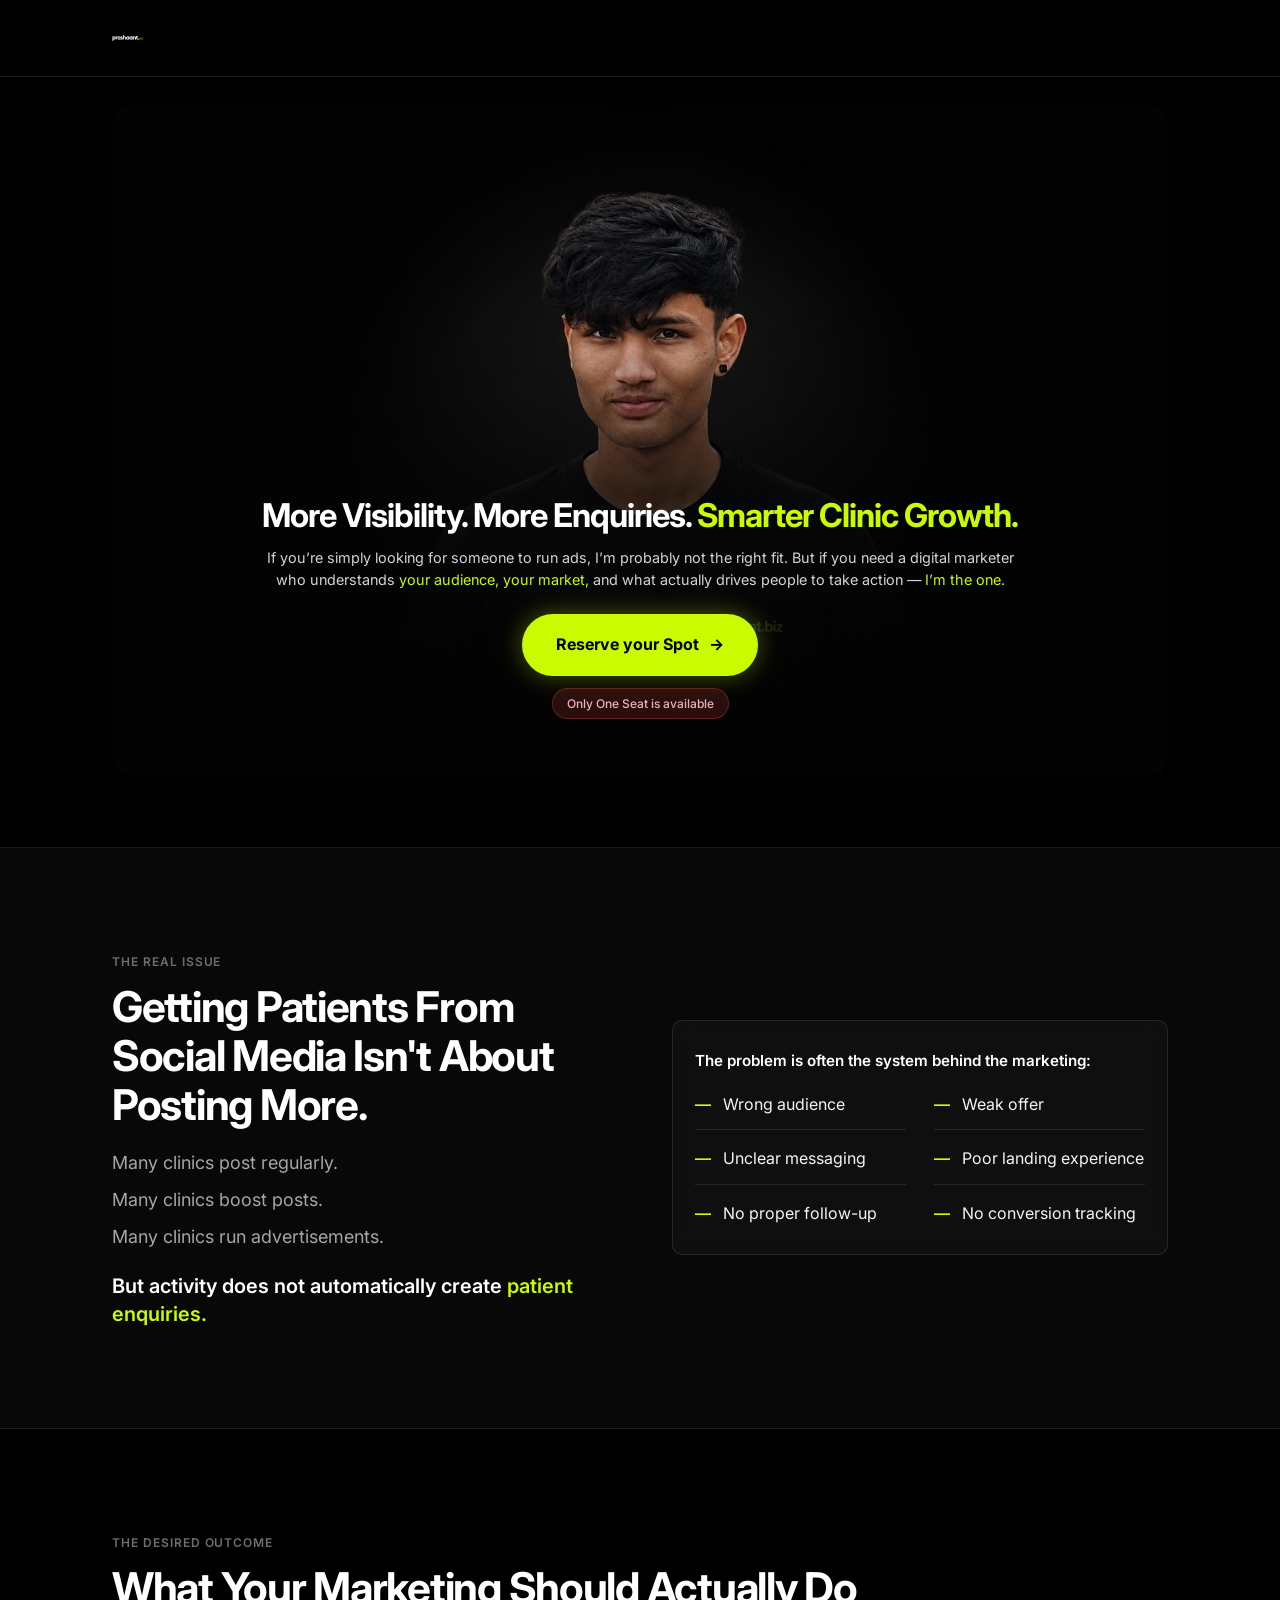
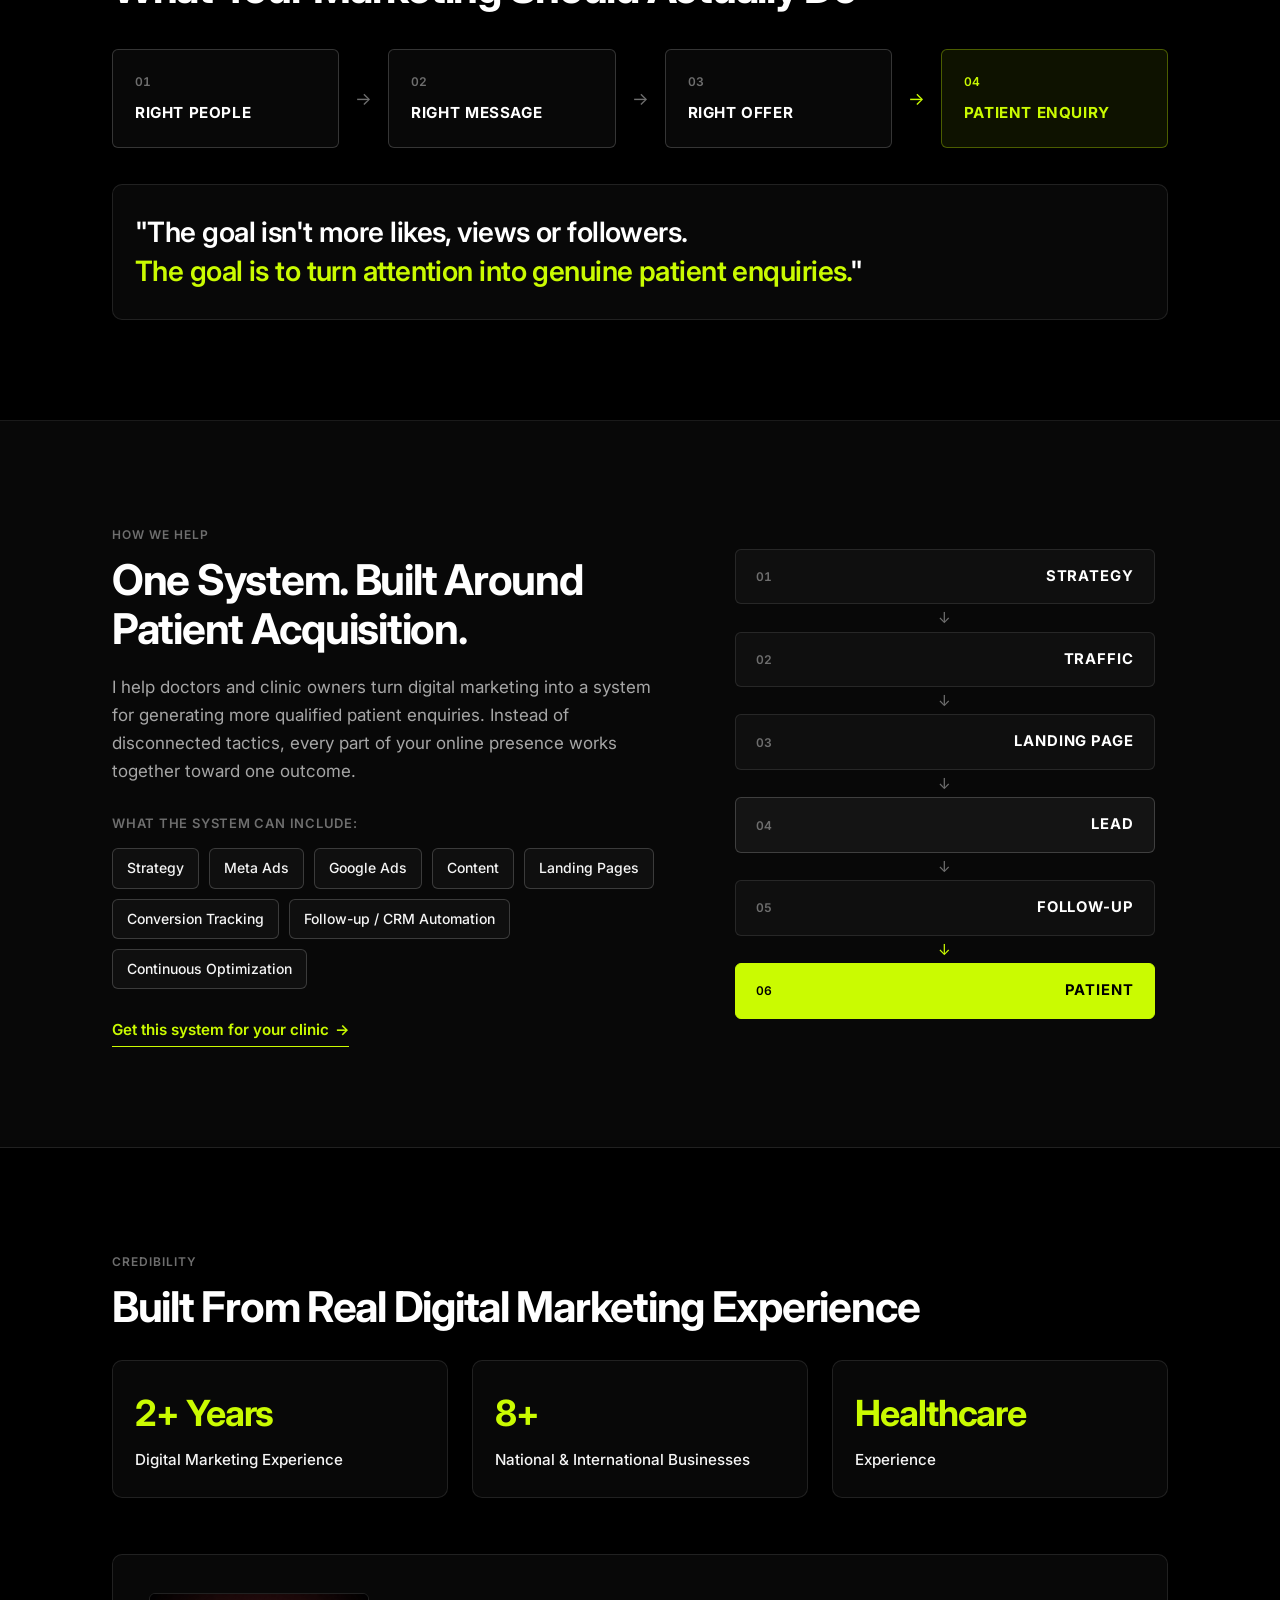
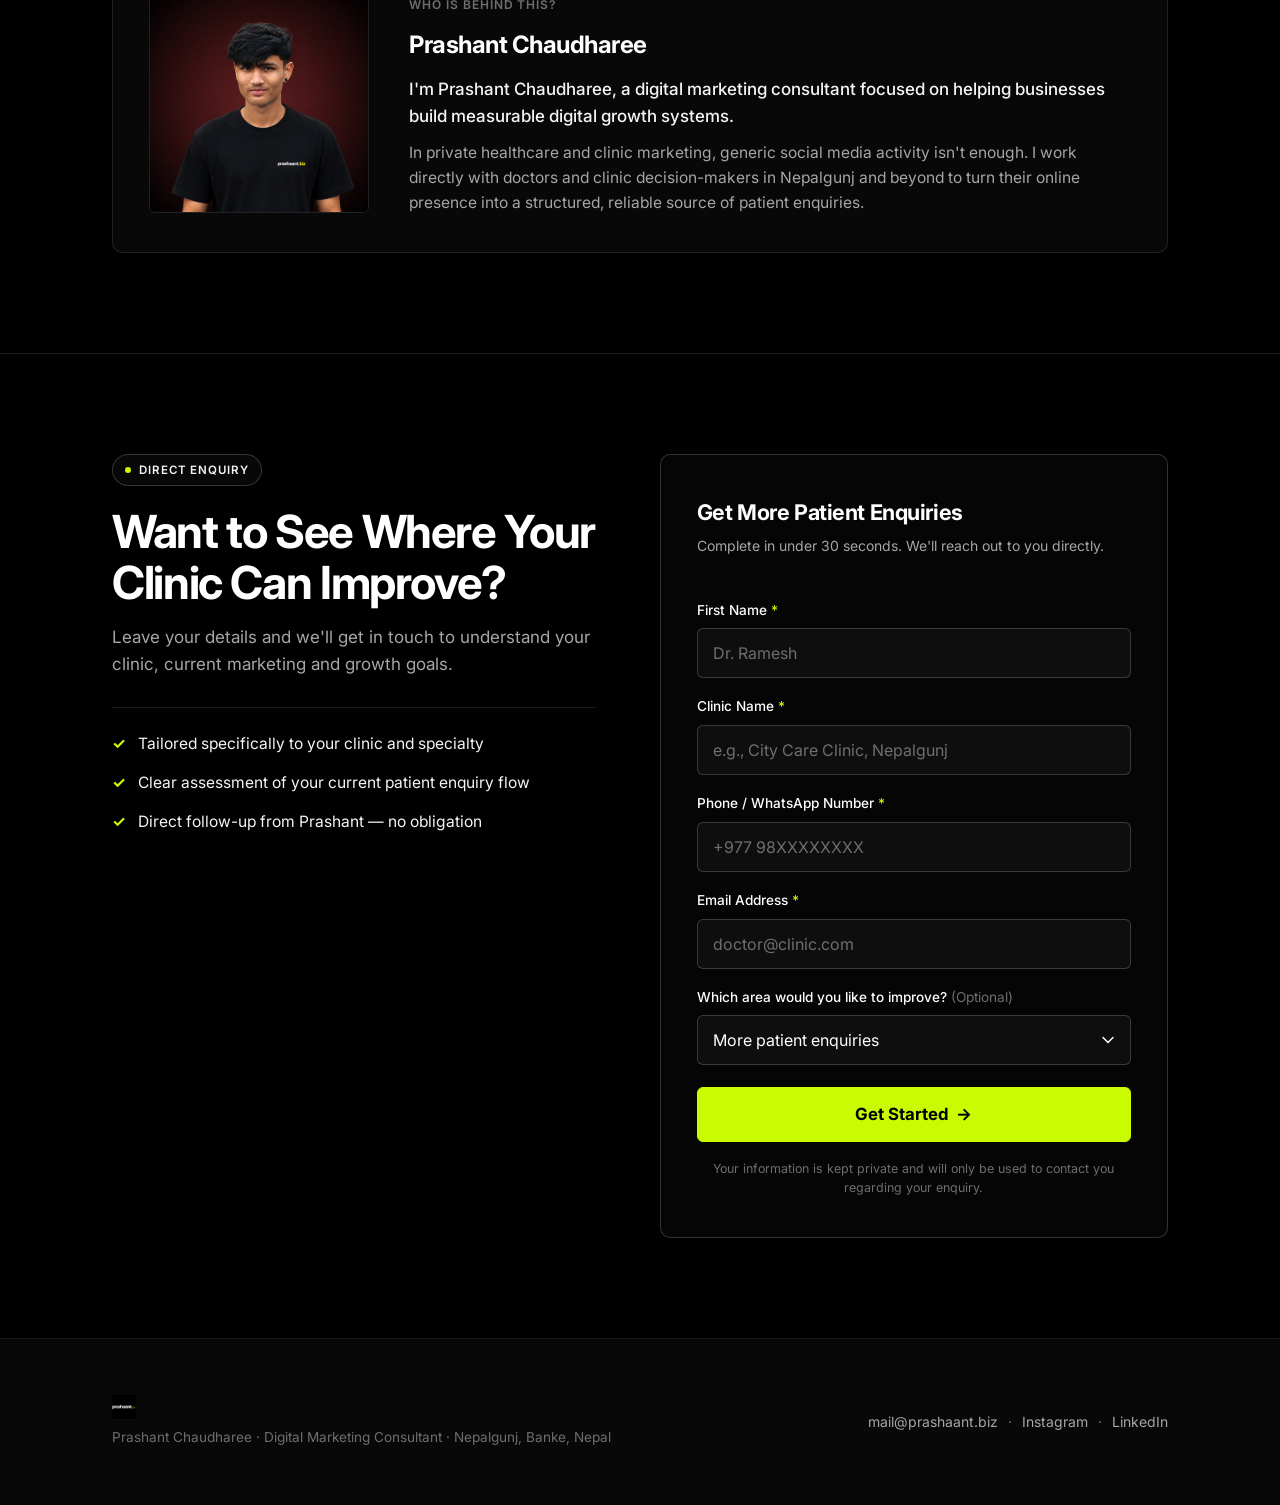
==== index.html @ 684c8a8a "First commit" ====
<!DOCTYPE html>
<html lang="en">
<head>
  <meta charset="UTF-8">
  <meta name="viewport" content="width=device-width, initial-scale=1.0">
  <title>prashaant.biz — Digital Marketing &amp; Patient Enquiry Systems for Clinics</title>
  <meta name="description" content="If you need a digital marketer who understands your audience, your market, and what actually drives people to take action — I'm the one.">
  <meta name="theme-color" content="#000000">

  <!-- Clean Sans-Serif Typography (Inter) -->
  <link rel="preconnect" href="https://fonts.googleapis.com">
  <link rel="preconnect" href="https://fonts.gstatic.com" crossorigin>
  <link href="https://fonts.googleapis.com/css2?family=Inter:wght@400;500;600;700;800&display=swap" rel="stylesheet">

  <link rel="stylesheet" href="styles.css">
</head>
<body>

  <!-- MINIMAL HEADER: ONLY LOGO -->
  <header class="site-header" id="top">
    <div class="container nav-bar">
      <a href="#top" class="brand-logo-link" aria-label="prashaant.biz">
        <img src="assets/logo.png" alt="prashaant.biz" class="brand-logo-img">
      </a>
    </div>
  </header>

  <main>
    <!-- CENTERED PORTRAIT-BACKDROP HERO SECTION -->
    <section class="hero-section">
      <div class="container hero-stage-container">
        <div class="hero-stage">
          <!-- Portrait background layer -->
          <div class="hero-portrait-backdrop" aria-hidden="true">
            <img
              src="assets/prashant-hero.jpg"
              alt="Prashant Chaudharee"
              class="hero-portrait-img"
              fetchpriority="high"
            >
          </div>

          <!-- Foreground centered typography & CTA -->
          <div class="hero-overlay-content">
            <h1 class="hero-statement">
              More Visibility. More Enquiries. <span class="text-highlight">Smarter Clinic Growth.</span>
            </h1>

            <p class="hero-subline">
              If you’re simply looking for someone to run ads, I’m probably not the right fit. But if you need a digital marketer<br>who understands <span class="text-highlight">your audience, your market,</span> and what actually drives people to take action — <span class="text-highlight">I’m the one.</span>
            </p>

            <div class="hero-cta-wrap">
              <a href="#lead-form-section" class="btn-pill-yellow">
                Reserve your Spot <span class="pill-arrow" aria-hidden="true">→</span>
              </a>
              <span class="hero-slots-badge">Only One Seat is available</span>
            </div>
          </div>
        </div>
      </div>
    </section>

    <!-- PROBLEM SECTION -->
    <section class="section problem-section">
      <div class="container problem-layout">
        <div class="problem-narrative">
          <span class="section-tag">THE REAL ISSUE</span>
          <h2 class="section-title">
            Getting Patients From Social Media Isn't About Posting More.
          </h2>
          <div class="problem-statements">
            <p>Many clinics post regularly.</p>
            <p>Many clinics boost posts.</p>
            <p>Many clinics run advertisements.</p>
            <p class="problem-emphasis">
              But activity does not automatically create <span class="text-highlight">patient enquiries.</span>
            </p>
          </div>
        </div>

        <div class="problem-diagnosis glass-surface">
          <p class="diagnosis-intro">
            The problem is often the system behind the marketing:
          </p>
          <ul class="diagnosis-list">
            <li>
              <span class="list-dash" aria-hidden="true">—</span>
              <span>Wrong audience</span>
            </li>
            <li>
              <span class="list-dash" aria-hidden="true">—</span>
              <span>Weak offer</span>
            </li>
            <li>
              <span class="list-dash" aria-hidden="true">—</span>
              <span>Unclear messaging</span>
            </li>
            <li>
              <span class="list-dash" aria-hidden="true">—</span>
              <span>Poor landing experience</span>
            </li>
            <li>
              <span class="list-dash" aria-hidden="true">—</span>
              <span>No proper follow-up</span>
            </li>
            <li>
              <span class="list-dash" aria-hidden="true">—</span>
              <span>No conversion tracking</span>
            </li>
          </ul>
        </div>
      </div>
    </section>

    <!-- DESIRED OUTCOME SECTION -->
    <section class="section outcome-section">
      <div class="container">
        <div class="outcome-header">
          <span class="section-tag">THE DESIRED OUTCOME</span>
          <h2 class="section-title">What Your Marketing Should Actually Do</h2>
        </div>

        <div class="outcome-chain" aria-label="Marketing progression from right people to patient enquiry">
          <div class="chain-step">
            <span class="chain-index">01</span>
            <span class="chain-label">RIGHT PEOPLE</span>
          </div>

          <div class="chain-connector" aria-hidden="true">→</div>

          <div class="chain-step">
            <span class="chain-index">02</span>
            <span class="chain-label">RIGHT MESSAGE</span>
          </div>

          <div class="chain-connector" aria-hidden="true">→</div>

          <div class="chain-step">
            <span class="chain-index">03</span>
            <span class="chain-label">RIGHT OFFER</span>
          </div>

          <div class="chain-connector chain-connector-accent" aria-hidden="true">→</div>

          <div class="chain-step chain-step-final">
            <span class="chain-index">04</span>
            <span class="chain-label">PATIENT ENQUIRY</span>
          </div>
        </div>

        <div class="outcome-statement-box glass-surface">
          <p class="outcome-quote">
            "The goal isn't more likes, views or followers.<br>
            <span class="text-highlight">The goal is to turn attention into genuine patient enquiries.</span>"
          </p>
        </div>
      </div>
    </section>

    <!-- SERVICE / SOLUTION SECTION -->
    <section class="section system-section" id="how-it-works">
      <div class="container system-layout">
        <div class="system-info">
          <span class="section-tag">HOW WE HELP</span>
          <h2 class="section-title">
            One System. Built Around Patient Acquisition.
          </h2>
          <p class="system-description">
            I help doctors and clinic owners turn digital marketing into a system for generating more qualified patient enquiries. Instead of disconnected tactics, every part of your online presence works together toward one outcome.
          </p>

          <div class="system-components">
            <span class="components-heading">What the system can include:</span>
            <div class="components-tags" role="list">
              <span class="component-pill" role="listitem">Strategy</span>
              <span class="component-pill" role="listitem">Meta Ads</span>
              <span class="component-pill" role="listitem">Google Ads</span>
              <span class="component-pill" role="listitem">Content</span>
              <span class="component-pill" role="listitem">Landing Pages</span>
              <span class="component-pill" role="listitem">Conversion Tracking</span>
              <span class="component-pill" role="listitem">Follow-up / CRM Automation</span>
              <span class="component-pill" role="listitem">Continuous Optimization</span>
            </div>
          </div>

          <div class="system-cta-inline">
            <a href="#lead-form-section" class="link-underlined">
              Get this system for your clinic <span aria-hidden="true">→</span>
            </a>
          </div>
        </div>

        <div class="system-pipeline-wrapper" aria-label="Patient acquisition system flow">
          <div class="pipeline-stack">
            <div class="pipeline-item">
              <span class="pipeline-num">01</span>
              <span class="pipeline-name">STRATEGY</span>
            </div>
            <div class="pipeline-arrow" aria-hidden="true">↓</div>

            <div class="pipeline-item">
              <span class="pipeline-num">02</span>
              <span class="pipeline-name">TRAFFIC</span>
            </div>
            <div class="pipeline-arrow" aria-hidden="true">↓</div>

            <div class="pipeline-item">
              <span class="pipeline-num">03</span>
              <span class="pipeline-name">LANDING PAGE</span>
            </div>
            <div class="pipeline-arrow" aria-hidden="true">↓</div>

            <div class="pipeline-item pipeline-item-highlight">
              <span class="pipeline-num">04</span>
              <span class="pipeline-name">LEAD</span>
            </div>
            <div class="pipeline-arrow" aria-hidden="true">↓</div>

            <div class="pipeline-item">
              <span class="pipeline-num">05</span>
              <span class="pipeline-name">FOLLOW-UP</span>
            </div>
            <div class="pipeline-arrow pipeline-arrow-accent" aria-hidden="true">↓</div>

            <div class="pipeline-item pipeline-item-final">
              <span class="pipeline-num">06</span>
              <span class="pipeline-name">PATIENT</span>
            </div>
          </div>
        </div>
      </div>
    </section>

    <!-- TRUST & PERSONAL BRAND SECTION -->
    <section class="section trust-section" id="why-us">
      <div class="container">
        <div class="trust-block">
          <span class="section-tag">CREDIBILITY</span>
          <h2 class="section-title">Built From Real Digital Marketing Experience</h2>

          <div class="stats-grid">
            <div class="stat-item glass-surface">
              <span class="stat-number">2+ Years</span>
              <span class="stat-label">Digital Marketing Experience</span>
            </div>

            <div class="stat-item glass-surface">
              <span class="stat-number">8+</span>
              <span class="stat-label">National &amp; International Businesses</span>
            </div>

            <div class="stat-item glass-surface">
              <span class="stat-number">Healthcare</span>
              <span class="stat-label">Experience</span>
            </div>
          </div>
        </div>

        <div class="founder-block glass-surface">
          <div class="founder-photo-wrap">
            <img
              src="assets/prashant-portrait.jpg"
              alt="Prashant Chaudharee — Digital Marketing Consultant"
              class="founder-photo"
              width="480"
              height="600"
              loading="lazy"
            >
          </div>

          <div class="founder-content">
            <span class="section-tag">WHO IS BEHIND THIS?</span>
            <h3 class="founder-heading">Prashant Chaudharee</h3>
            <p class="founder-text">
              I'm Prashant Chaudharee, a digital marketing consultant focused on helping businesses build measurable digital growth systems.
            </p>
            <p class="founder-text-sub">
              In private healthcare and clinic marketing, generic social media activity isn't enough. I work directly with doctors and clinic decision-makers in Nepalgunj and beyond to turn their online presence into a structured, reliable source of patient enquiries.
            </p>
          </div>
        </div>
      </div>
    </section>

    <!-- LEAD MAGNET / OFFER + LEAD FORM -->
    <section class="section lead-capture-section" id="lead-form-section">
      <div class="container lead-capture-layout">
        <div class="lead-offer-col">
          <div class="audience-pill">
            <span class="pill-dot" aria-hidden="true"></span>
            DIRECT ENQUIRY
          </div>

          <h2 class="lead-offer-title">
            Want to See Where Your Clinic Can Improve?
          </h2>

          <p class="lead-offer-sub">
            Leave your details and we'll get in touch to understand your clinic, current marketing and growth goals.
          </p>

          <div class="lead-offer-points">
            <div class="offer-point">
              <span class="point-check" aria-hidden="true">✓</span>
              <span>Tailored specifically to your clinic and specialty</span>
            </div>
            <div class="offer-point">
              <span class="point-check" aria-hidden="true">✓</span>
              <span>Clear assessment of your current patient enquiry flow</span>
            </div>
            <div class="offer-point">
              <span class="point-check" aria-hidden="true">✓</span>
              <span>Direct follow-up from Prashant — no obligation</span>
            </div>
          </div>
        </div>

        <div class="lead-form-col">
          <div class="lead-form-card glass-surface">
            <form id="lead-form" class="lead-form" novalidate>
              <div class="form-top">
                <h3 class="form-heading">Get More Patient Enquiries</h3>
                <p class="form-caption">Complete in under 30 seconds. We'll reach out to you directly.</p>
              </div>

              <div class="field-group">
                <label for="firstName" class="field-label">First Name <span class="req">*</span></label>
                <input
                  type="text"
                  id="firstName"
                  name="firstName"
                  class="field-input"
                  placeholder="Dr. Ramesh"
                  autocomplete="given-name"
                  required
                >
              </div>

              <div class="field-group">
                <label for="clinicName" class="field-label">Clinic Name <span class="req">*</span></label>
                <input
                  type="text"
                  id="clinicName"
                  name="clinicName"
                  class="field-input"
                  placeholder="e.g., City Care Clinic, Nepalgunj"
                  autocomplete="organization"
                  required
                >
              </div>

              <div class="field-group">
                <label for="phone" class="field-label">Phone / WhatsApp Number <span class="req">*</span></label>
                <input
                  type="tel"
                  id="phone"
                  name="phone"
                  class="field-input"
                  placeholder="+977 98XXXXXXXX"
                  autocomplete="tel"
                  required
                >
              </div>

              <div class="field-group">
                <label for="email" class="field-label">Email Address <span class="req">*</span></label>
                <input
                  type="email"
                  id="email"
                  name="email"
                  class="field-input"
                  placeholder="doctor@clinic.com"
                  autocomplete="email"
                  required
                >
              </div>

              <div class="field-group">
                <label for="improvementArea" class="field-label">
                  Which area would you like to improve? <span class="opt">(Optional)</span>
                </label>
                <div class="select-wrap">
                  <select id="improvementArea" name="improvementArea" class="field-input field-select">
                    <option value="More patient enquiries" selected>More patient enquiries</option>
                    <option value="Meta Ads">Meta Ads</option>
                    <option value="Google Ads">Google Ads</option>
                    <option value="Personal branding">Personal branding</option>
                    <option value="Clinic marketing">Clinic marketing</option>
                    <option value="Not sure yet">Not sure yet</option>
                  </select>
                </div>
              </div>

              <p id="lead-form-error" class="form-error" role="alert" hidden>
                Please enter your First Name, Clinic Name, Phone / WhatsApp Number, and Email Address.
              </p>

              <button type="submit" class="btn btn-primary btn-submit">
                Get Started <span class="btn-arrow" aria-hidden="true">→</span>
              </button>

              <p class="form-microcopy">
                Your information is kept private and will only be used to contact you regarding your enquiry.
              </p>
            </form>

            <!-- THANK-YOU / SUCCESS STATE -->
            <div id="thank-you-state" class="thank-you-state" hidden aria-live="polite">
              <div class="thank-you-icon" aria-hidden="true">✓</div>
              <h3 class="thank-you-title">Thank You.</h3>
              <p class="thank-you-lead">Your details have been received.</p>
              <p class="thank-you-sub">We'll get in touch with you shortly.</p>

              <div class="thank-you-next-step">
                <span class="next-step-label">What happens next:</span>
                <p class="next-step-copy">
                  Prashant will review the details for <strong id="submitted-clinic">your clinic</strong> and reach out via your provided WhatsApp or phone number (<strong id="submitted-phone"></strong>) to discuss your clinic's growth goals.
                </p>
              </div>

              <button type="button" id="submit-another-btn" class="btn btn-secondary btn-full">
                Update Submitted Details
              </button>
            </div>
          </div>
        </div>
      </div>
    </section>
  </main>

  <!-- MINIMAL FOOTER -->
  <footer class="site-footer">
    <div class="container footer-row">
      <div class="footer-brand">
        <img src="assets/logo.png" alt="prashaant.biz" class="footer-logo-img">
        <p class="footer-meta">Prashant Chaudharee · Digital Marketing Consultant · Nepalgunj, Banke, Nepal</p>
      </div>

      <div class="footer-contact">
        <a href="mailto:mail@prashaant.biz" class="footer-link">mail@prashaant.biz</a>
        <span class="footer-sep" aria-hidden="true">·</span>
        <a href="https://instagram.com" target="_blank" rel="noopener noreferrer" class="footer-link">Instagram</a>
        <span class="footer-sep" aria-hidden="true">·</span>
        <a href="https://linkedin.com" target="_blank" rel="noopener noreferrer" class="footer-link">LinkedIn</a>
      </div>
    </div>
  </footer>

  <!-- MOBILE-FIRST STICKY LEAD CAPTURE BAR -->
  <div class="mobile-sticky-cta" id="mobile-sticky-bar">
    <div class="mobile-sticky-content">
      <div class="mobile-sticky-copy">
        <span class="mobile-sticky-title">Get More Patient Enquiries</span>
        <span class="mobile-sticky-sub">For Doctors &amp; Clinic Owners</span>
      </div>
      <a href="#lead-form-section" class="btn btn-primary btn-mobile">
        Get Started →
      </a>
    </div>
  </div>

  <script src="script.js"></script>
</body>
</html>
---- styles.css ----
/* ==========================================================================
   PRASHAANT.BIZ — DIRECT LEAD GENERATION LANDING PAGE
   Mobile-First Conversion Architecture (360px–430px up to Desktop)
   Color System:
     - Black: #000000
     - Near-black: #080808
     - White: #FFFFFF
     - Off-white: #F5F5F5
     - Vivid Yellow: #CAFB01
   ========================================================================== */

:root {
  --bg-black: #000000;
  --bg-near-black: #080808;
  --bg-surface: rgba(255, 255, 255, 0.03);
  --bg-surface-hover: rgba(255, 255, 255, 0.05);

  --text-white: #FFFFFF;
  --text-off-white: #F5F5F5;
  --text-gray: #A6A6A6;
  --text-muted: #6E6E6E;

  --accent-yellow: #CAFB01;
  --accent-yellow-hover: #D4FD2B;
  --accent-yellow-tint: rgba(202, 251, 1, 0.07);
  --accent-yellow-border: rgba(202, 251, 1, 0.32);

  --border-thin: rgba(255, 255, 255, 0.1);
  --border-medium: rgba(255, 255, 255, 0.18);

  --font-sans: 'Inter', -apple-system, BlinkMacSystemFont, 'Segoe UI', Roboto, Arial, sans-serif;

  --max-width: 1120px;
  --radius-sm: 6px;
  --radius-md: 10px;
  --transition: 150ms cubic-bezier(0.16, 1, 0.3, 1);
}

/* ==========================================================================
   1. RESET & MOBILE-FIRST BASE (360px–430px safe)
   ========================================================================== */
*, *::before, *::after {
  box-sizing: border-box;
  margin: 0;
  padding: 0;
}

html {
  scroll-behavior: smooth;
  background-color: var(--bg-black);
  color: var(--text-off-white);
  font-family: var(--font-sans);
  font-size: 16px;
  -webkit-font-smoothing: antialiased;
  -moz-osx-font-smoothing: grayscale;
  overflow-x: hidden;
}

body {
  background-color: var(--bg-black);
  color: var(--text-off-white);
  line-height: 1.6;
  overflow-x: hidden;
  width: 100%;
}

img {
  max-width: 100%;
  height: auto;
  display: block;
}

a {
  color: inherit;
  text-decoration: none;
  transition: color var(--transition), background-color var(--transition), border-color var(--transition);
}

ul {
  list-style: none;
}

::selection {
  background-color: var(--accent-yellow);
  color: var(--bg-black);
}

/* ==========================================================================
   2. CORE UTILITIES & GLASS SURFACES
   ========================================================================== */
.container {
  width: 100%;
  max-width: var(--max-width);
  margin: 0 auto;
  padding: 0 20px;
}

.section {
  padding: 68px 0;
  border-bottom: 1px solid var(--border-thin);
}

.section-tag {
  display: inline-block;
  font-size: 0.75rem;
  font-weight: 600;
  letter-spacing: 0.08em;
  text-transform: uppercase;
  color: var(--text-muted);
  margin-bottom: 12px;
}

.section-title {
  font-size: clamp(1.75rem, 6vw, 2.65rem);
  font-weight: 700;
  line-height: 1.15;
  letter-spacing: -0.03em;
  color: var(--text-white);
  margin-bottom: 20px;
}

.text-highlight {
  color: var(--accent-yellow);
}

.glass-surface {
  background-color: var(--bg-surface);
  backdrop-filter: blur(10px);
  -webkit-backdrop-filter: blur(10px);
  border: 1px solid var(--border-thin);
  border-radius: var(--radius-md);
}

/* ==========================================================================
   3. BUTTONS & CTAs
   ========================================================================== */
.btn {
  display: inline-flex;
  align-items: center;
  justify-content: center;
  gap: 8px;
  font-family: var(--font-sans);
  font-size: 0.95rem;
  font-weight: 600;
  line-height: 1.1;
  padding: 15px 24px;
  border-radius: var(--radius-sm);
  border: 1px solid transparent;
  cursor: pointer;
  text-align: center;
  transition: background-color var(--transition), border-color var(--transition), color var(--transition), transform var(--transition);
}

.btn:active {
  transform: translateY(1px);
}

.btn-primary {
  background-color: var(--accent-yellow);
  color: var(--bg-black);
  border-color: var(--accent-yellow);
}

.btn-primary:hover,
.btn-primary:focus-visible {
  background-color: var(--accent-yellow-hover);
  border-color: var(--accent-yellow-hover);
}

.btn-secondary {
  background-color: var(--bg-surface);
  color: var(--text-off-white);
  border-color: var(--border-medium);
}

.btn-secondary:hover,
.btn-secondary:focus-visible {
  background-color: var(--bg-surface-hover);
  border-color: var(--text-white);
}

.btn-full {
  width: 100%;
}

.btn-arrow {
  font-weight: 700;
  transition: transform var(--transition);
}

.btn:hover .btn-arrow {
  transform: translateX(3px);
}

/* ==========================================================================
   4. HEADER: ONLY LOGO
   ========================================================================== */
.site-header {
  position: sticky;
  top: 0;
  z-index: 100;
  background-color: rgba(0, 0, 0, 0.9);
  backdrop-filter: blur(12px);
  -webkit-backdrop-filter: blur(12px);
  border-bottom: 1px solid var(--border-thin);
}

.nav-bar {
  display: flex;
  align-items: center;
  justify-content: flex-start;
  height: 70px;
}

.brand-logo-link {
  display: inline-flex;
  align-items: center;
}

.brand-logo-img {
  height: 28px;
  width: auto;
  object-fit: contain;
}

/* ==========================================================================
   5. HERO SECTION (PORTRAIT BACKDROP + OVERLAID CENTERED STATEMENT)
   ========================================================================== */
.hero-section {
  background-color: var(--bg-black);
  border-bottom: 1px solid var(--border-thin);
  padding: 20px 0 56px;
}

.hero-stage-container {
  display: flex;
  justify-content: center;
}

.hero-stage {
  position: relative;
  width: 100%;
  max-width: 1080px;
  min-height: 540px;
  background-color: #030303;
  border-radius: 16px;
  overflow: hidden;
  display: flex;
  flex-direction: column;
  justify-content: flex-end;
  align-items: center;
  padding: 260px 20px 44px;
  text-align: center;
}

.hero-portrait-backdrop {
  position: absolute;
  top: 0;
  left: 50%;
  transform: translateX(-50%);
  width: 100%;
  max-width: 560px;
  height: 100%;
  z-index: 1;
  pointer-events: none;
  display: flex;
  align-items: flex-start;
  justify-content: center;
}

.hero-portrait-img {
  width: 100%;
  height: 100%;
  object-fit: cover;
  object-position: center top;
  opacity: 0.88;
}

/* Dark bottom & edge vignette so the white & vivid yellow text pops cleanly over the black t-shirt */
.hero-portrait-backdrop::after {
  content: "";
  position: absolute;
  inset: 0;
  background: 
    linear-gradient(to bottom, rgba(3, 3, 3, 0) 32%, rgba(3, 3, 3, 0.72) 58%, rgba(3, 3, 3, 0.96) 92%),
    radial-gradient(circle at center, rgba(3, 3, 3, 0) 45%, #030303 95%);
}

.hero-overlay-content {
  position: relative;
  z-index: 2;
  width: 100%;
  max-width: 980px;
  display: flex;
  flex-direction: column;
  align-items: center;
}

.hero-statement {
  font-size: clamp(1.05rem, 2.75vw, 2.05rem);
  font-weight: 700;
  line-height: 1.15;
  letter-spacing: -0.03em;
  color: var(--text-white);
  margin-bottom: 12px;
  white-space: nowrap;
}

.hero-subline {
  font-size: clamp(0.75rem, 1.15vw, 0.9rem);
  font-weight: 400;
  line-height: 1.5;
  color: #D4D4D4;
  max-width: 96ch;
  margin-bottom: 24px;
}

.hero-cta-wrap {
  display: flex;
  flex-direction: column;
  align-items: center;
  gap: 12px;
}

.btn-pill-yellow {
  display: inline-flex;
  align-items: center;
  justify-content: center;
  gap: 10px;
  background-color: var(--accent-yellow);
  color: var(--bg-black);
  font-size: 1rem;
  font-weight: 700;
  padding: 18px 34px;
  border-radius: 999px;
  box-shadow: 0 0 24px rgba(202, 251, 1, 0.35);
  transition: transform 180ms cubic-bezier(0.16, 1, 0.3, 1), background-color 180ms ease, box-shadow 180ms ease;
}

.btn-pill-yellow:hover,
.btn-pill-yellow:focus-visible {
  background-color: var(--accent-yellow-hover);
  transform: translateY(-2px) scale(1.02);
  box-shadow: 0 0 38px rgba(202, 251, 1, 0.75), 0 0 70px rgba(202, 251, 1, 0.35);
}

.btn-pill-yellow:active {
  transform: translateY(1px) scale(0.99);
  box-shadow: 0 0 48px rgba(202, 251, 1, 0.9), 0 0 90px rgba(202, 251, 1, 0.45);
}

.pill-arrow {
  font-weight: 700;
  transition: transform var(--transition);
}

.btn-pill-yellow:hover .pill-arrow {
  transform: translateX(3px);
}

.hero-slots-badge {
  display: inline-block;
  font-size: 0.75rem;
  font-weight: 500;
  color: #E5B8B8;
  background-color: rgba(120, 35, 35, 0.35);
  border: 1px solid rgba(190, 70, 70, 0.35);
  padding: 5px 14px;
  border-radius: 999px;
}

/* ==========================================================================
   6. PROBLEM SECTION
   ========================================================================== */
.problem-section {
  background-color: var(--bg-near-black);
}

.problem-layout {
  display: grid;
  grid-template-columns: 1fr;
  gap: 36px;
  align-items: start;
}

.problem-statements {
  display: flex;
  flex-direction: column;
  gap: 8px;
  font-size: 1.125rem;
  color: var(--text-gray);
}

.problem-emphasis {
  margin-top: 12px;
  font-size: 1.25rem;
  font-weight: 600;
  color: var(--text-white);
  line-height: 1.4;
}

.problem-diagnosis {
  padding: 28px 22px;
}

.diagnosis-intro {
  font-size: 0.95rem;
  font-weight: 600;
  color: var(--text-white);
  margin-bottom: 18px;
}

.diagnosis-list {
  display: grid;
  grid-template-columns: 1fr;
  gap: 12px;
}

.diagnosis-list li {
  display: flex;
  align-items: center;
  gap: 12px;
  font-size: 1rem;
  color: var(--text-off-white);
  padding-bottom: 12px;
  border-bottom: 1px solid var(--border-thin);
}

.diagnosis-list li:last-child {
  border-bottom: none;
  padding-bottom: 0;
}

.list-dash {
  color: var(--accent-yellow);
  font-weight: 600;
}

/* ==========================================================================
   7. DESIRED OUTCOME SECTION
   ========================================================================== */
.outcome-section {
  background-color: var(--bg-black);
}

.outcome-header {
  margin-bottom: 36px;
}

.outcome-chain {
  display: flex;
  flex-direction: column;
  align-items: stretch;
  gap: 8px;
  margin-bottom: 36px;
}

.chain-step {
  display: flex;
  align-items: center;
  justify-content: space-between;
  padding: 18px 20px;
  border: 1px solid var(--border-medium);
  border-radius: var(--radius-sm);
  background-color: var(--bg-surface);
}

.chain-step-final {
  background-color: var(--accent-yellow-tint);
  border-color: var(--accent-yellow-border);
}

.chain-index {
  font-size: 0.75rem;
  font-weight: 600;
  color: var(--text-muted);
  font-variant-numeric: tabular-nums;
}

.chain-step-final .chain-index {
  color: var(--accent-yellow);
}

.chain-label {
  font-size: 0.95rem;
  font-weight: 700;
  letter-spacing: 0.04em;
  color: var(--text-white);
}

.chain-step-final .chain-label {
  color: var(--accent-yellow);
}

.chain-connector {
  text-align: center;
  font-size: 1.1rem;
  color: var(--text-muted);
  transform: rotate(90deg);
  line-height: 1;
  padding: 2px 0;
}

.chain-connector-accent {
  color: var(--accent-yellow);
}

.outcome-statement-box {
  padding: 28px 22px;
}

.outcome-quote {
  font-size: clamp(1.25rem, 4.5vw, 1.75rem);
  font-weight: 600;
  line-height: 1.38;
  letter-spacing: -0.02em;
  color: var(--text-white);
}

/* ==========================================================================
   8. SERVICE / SOLUTION SYSTEM SECTION
   ========================================================================== */
.system-section {
  background-color: var(--bg-near-black);
}

.system-layout {
  display: grid;
  grid-template-columns: 1fr;
  gap: 44px;
  align-items: center;
}

.system-description {
  font-size: 1.0625rem;
  color: var(--text-gray);
  line-height: 1.65;
  margin-bottom: 28px;
}

.system-components {
  margin-bottom: 28px;
}

.components-heading {
  display: block;
  font-size: 0.8125rem;
  font-weight: 600;
  text-transform: uppercase;
  letter-spacing: 0.06em;
  color: var(--text-muted);
  margin-bottom: 14px;
}

.components-tags {
  display: flex;
  flex-wrap: wrap;
  gap: 10px;
}

.component-pill {
  font-size: 0.875rem;
  font-weight: 500;
  color: var(--text-off-white);
  background-color: var(--bg-surface);
  border: 1px solid var(--border-medium);
  padding: 8px 14px;
  border-radius: var(--radius-sm);
}

.link-underlined {
  display: inline-flex;
  align-items: center;
  gap: 6px;
  font-size: 0.95rem;
  font-weight: 600;
  color: var(--accent-yellow);
  border-bottom: 1px solid var(--accent-yellow);
  padding-bottom: 3px;
}

.pipeline-stack {
  display: flex;
  flex-direction: column;
  align-items: stretch;
  max-width: 420px;
  margin: 0 auto;
  width: 100%;
}

.pipeline-item {
  display: flex;
  align-items: center;
  justify-content: space-between;
  padding: 15px 20px;
  background-color: var(--bg-surface);
  border: 1px solid var(--border-thin);
  border-radius: var(--radius-sm);
}

.pipeline-item-highlight {
  border-color: var(--border-medium);
  background-color: rgba(255, 255, 255, 0.05);
}

.pipeline-item-final {
  background-color: var(--accent-yellow);
  border-color: var(--accent-yellow);
  color: var(--bg-black);
}

.pipeline-num {
  font-size: 0.75rem;
  font-weight: 600;
  color: var(--text-muted);
  font-variant-numeric: tabular-nums;
}

.pipeline-item-final .pipeline-num {
  color: var(--bg-black);
}

.pipeline-name {
  font-size: 0.925rem;
  font-weight: 700;
  letter-spacing: 0.06em;
  color: var(--text-white);
}

.pipeline-item-final .pipeline-name {
  color: var(--bg-black);
}

.pipeline-arrow {
  text-align: center;
  font-size: 0.95rem;
  color: var(--text-muted);
  line-height: 1;
  padding: 6px 0;
}

.pipeline-arrow-accent {
  color: var(--accent-yellow);
}

/* ==========================================================================
   9. TRUST & PERSONAL BRAND SECTION
   ========================================================================== */
.trust-section {
  background-color: var(--bg-black);
}

.trust-block {
  margin-bottom: 56px;
}

.stats-grid {
  display: grid;
  grid-template-columns: 1fr;
  gap: 16px;
  margin-top: 28px;
}

.stat-item {
  padding: 24px 22px;
  display: flex;
  flex-direction: column;
  gap: 6px;
}

.stat-number {
  font-size: clamp(1.75rem, 5vw, 2.25rem);
  font-weight: 700;
  letter-spacing: -0.03em;
  color: var(--accent-yellow);
}

.stat-label {
  font-size: 0.95rem;
  font-weight: 500;
  color: var(--text-off-white);
}

.founder-block {
  padding: 24px 20px;
  display: grid;
  grid-template-columns: 1fr;
  gap: 28px;
  align-items: center;
}

.founder-photo-wrap {
  max-width: 260px;
}

.founder-photo {
  width: 100%;
  aspect-ratio: 1 / 1;
  object-fit: cover;
  border-radius: var(--radius-sm);
  border: 1px solid var(--border-thin);
}

.founder-heading {
  font-size: 1.5rem;
  font-weight: 700;
  color: var(--text-white);
  margin-bottom: 12px;
  letter-spacing: -0.02em;
}

.founder-text {
  font-size: 1.0625rem;
  font-weight: 500;
  color: var(--text-off-white);
  line-height: 1.55;
  margin-bottom: 12px;
}

.founder-text-sub {
  font-size: 0.975rem;
  color: var(--text-gray);
  line-height: 1.6;
}

/* ==========================================================================
   10. LEAD MAGNET / OFFER + LEAD FORM (PRIMARY OBJECTIVE)
   ========================================================================== */
.audience-pill {
  display: inline-flex;
  align-items: center;
  gap: 8px;
  font-size: 0.72rem;
  font-weight: 600;
  letter-spacing: 0.08em;
  text-transform: uppercase;
  color: var(--text-off-white);
  background-color: var(--bg-surface);
  border: 1px solid var(--border-medium);
  padding: 6px 12px;
  border-radius: 100px;
  margin-bottom: 20px;
}

.pill-dot {
  width: 6px;
  height: 6px;
  border-radius: 50%;
  background-color: var(--accent-yellow);
  flex-shrink: 0;
}

.lead-capture-section {
  background-color: var(--bg-black);
  padding: 76px 0;
  scroll-margin-top: 70px;
}

.lead-capture-layout {
  display: grid;
  grid-template-columns: 1fr;
  gap: 40px;
  align-items: start;
}

.lead-offer-title {
  font-size: clamp(1.9rem, 6.5vw, 2.85rem);
  font-weight: 700;
  line-height: 1.12;
  letter-spacing: -0.03em;
  color: var(--text-white);
  margin-bottom: 16px;
}

.lead-offer-sub {
  font-size: 1.0625rem;
  color: var(--text-gray);
  line-height: 1.6;
  margin-bottom: 28px;
}

.lead-offer-points {
  display: flex;
  flex-direction: column;
  gap: 14px;
  padding-top: 24px;
  border-top: 1px solid var(--border-thin);
}

.offer-point {
  display: flex;
  align-items: flex-start;
  gap: 12px;
  font-size: 0.975rem;
  color: var(--text-off-white);
}

.point-check {
  color: var(--accent-yellow);
  font-weight: 700;
  flex-shrink: 0;
}

.lead-form-card {
  background-color: #050505;
  border: 1px solid var(--border-medium);
  padding: 28px 20px;
}

.form-top {
  margin-bottom: 24px;
}

.form-heading {
  font-size: 1.35rem;
  font-weight: 700;
  color: var(--text-white);
  letter-spacing: -0.02em;
  margin-bottom: 6px;
}

.form-caption {
  font-size: 0.875rem;
  color: var(--text-gray);
}

.lead-form {
  display: flex;
  flex-direction: column;
  gap: 18px;
}

.field-group {
  display: flex;
  flex-direction: column;
  gap: 7px;
}

.field-label {
  font-size: 0.85rem;
  font-weight: 500;
  color: var(--text-white);
}

.req {
  color: var(--accent-yellow);
}

.opt {
  color: var(--text-muted);
  font-weight: 400;
}

.field-input {
  width: 100%;
  background-color: rgba(255, 255, 255, 0.04);
  border: 1px solid var(--border-medium);
  border-radius: var(--radius-sm);
  padding: 14px 15px;
  font-family: var(--font-sans);
  font-size: 1rem;
  color: var(--text-white);
  transition: border-color var(--transition), background-color var(--transition);
}

.field-input::placeholder {
  color: var(--text-muted);
}

.field-input:focus {
  outline: none;
  border-color: var(--accent-yellow);
  background-color: rgba(255, 255, 255, 0.06);
}

.field-select {
  appearance: none;
  background-image: url("data:image/svg+xml,%3Csvg xmlns='http://www.w3.org/2000/svg' width='12' height='8' viewBox='0 0 12 8' fill='none'%3E%3Cpath d='M1 1.5L6 6.5L11 1.5' stroke='%23FFFFFF' stroke-width='1.5' stroke-linecap='round' stroke-linejoin='round'/%3E%3C/svg%3E");
  background-repeat: no-repeat;
  background-position: right 16px center;
  padding-right: 40px;
  cursor: pointer;
}

.field-select option {
  background-color: #080808;
  color: var(--text-white);
}

.btn-submit {
  width: 100%;
  padding: 17px 24px;
  font-size: 1.05rem;
  font-weight: 700;
  margin-top: 4px;
}

.form-error {
  font-size: 0.85rem;
  color: var(--accent-yellow);
  background-color: var(--accent-yellow-tint);
  border: 1px solid var(--accent-yellow-border);
  padding: 10px 12px;
  border-radius: var(--radius-sm);
}

.form-microcopy {
  font-size: 0.78rem;
  line-height: 1.5;
  color: var(--text-muted);
  text-align: center;
}

/* THANK-YOU / SUCCESS STATE */
.thank-you-state {
  padding: 12px 0;
}

.thank-you-icon {
  width: 44px;
  height: 44px;
  border-radius: 50%;
  background-color: var(--accent-yellow);
  color: var(--bg-black);
  display: inline-flex;
  align-items: center;
  justify-content: center;
  font-size: 1.25rem;
  font-weight: 700;
  margin-bottom: 18px;
}

.thank-you-title {
  font-size: 1.75rem;
  font-weight: 700;
  color: var(--text-white);
  margin-bottom: 6px;
  letter-spacing: -0.02em;
}

.thank-you-lead {
  font-size: 1.125rem;
  font-weight: 600;
  color: var(--accent-yellow);
  margin-bottom: 4px;
}

.thank-you-sub {
  font-size: 1rem;
  color: var(--text-gray);
  margin-bottom: 24px;
}

.thank-you-next-step {
  padding: 18px;
  background-color: var(--bg-surface);
  border: 1px solid var(--border-thin);
  border-radius: var(--radius-sm);
  margin-bottom: 24px;
}

.next-step-label {
  display: block;
  font-size: 0.75rem;
  font-weight: 600;
  text-transform: uppercase;
  letter-spacing: 0.06em;
  color: var(--text-muted);
  margin-bottom: 6px;
}

.next-step-copy {
  font-size: 0.925rem;
  color: var(--text-off-white);
  line-height: 1.55;
}

/* ==========================================================================
   11. FOOTER & MOBILE STICKY BAR
   ========================================================================== */
.site-footer {
  background-color: var(--bg-near-black);
  padding: 48px 0 108px;
}

.footer-row {
  display: flex;
  flex-direction: column;
  gap: 20px;
}

.footer-logo-img {
  height: 24px;
  width: auto;
  object-fit: contain;
  margin-bottom: 8px;
}

.footer-meta {
  font-size: 0.85rem;
  color: var(--text-muted);
}

.footer-contact {
  display: flex;
  flex-wrap: wrap;
  align-items: center;
  gap: 10px;
  font-size: 0.875rem;
}

.footer-link {
  color: var(--text-gray);
}

.footer-link:hover {
  color: var(--accent-yellow);
}

.footer-sep {
  color: var(--text-muted);
}

.mobile-sticky-cta {
  position: fixed;
  bottom: 0;
  left: 0;
  right: 0;
  z-index: 95;
  background-color: rgba(5, 5, 5, 0.94);
  backdrop-filter: blur(12px);
  -webkit-backdrop-filter: blur(12px);
  border-top: 1px solid var(--border-medium);
  padding: 12px 16px;
  transition: transform 200ms ease, opacity 200ms ease;
}

.mobile-sticky-cta.is-hidden {
  transform: translateY(100%);
  opacity: 0;
  pointer-events: none;
}

.mobile-sticky-content {
  display: flex;
  align-items: center;
  justify-content: space-between;
  gap: 12px;
  max-width: 520px;
  margin: 0 auto;
}

.mobile-sticky-copy {
  display: flex;
  flex-direction: column;
}

.mobile-sticky-title {
  font-size: 0.85rem;
  font-weight: 600;
  color: var(--text-white);
  line-height: 1.2;
}

.mobile-sticky-sub {
  font-size: 0.72rem;
  color: var(--text-gray);
}

.btn-mobile {
  padding: 11px 16px;
  font-size: 0.85rem;
  flex-shrink: 0;
}

/* ==========================================================================
   12. TABLET & DESKTOP ENHANCEMENTS
   ========================================================================== */
@media (min-width: 768px) {
  .container {
    padding: 0 32px;
  }

  .section {
    padding: 100px 0;
  }

  .nav-bar {
    height: 76px;
  }

  .brand-logo-img {
    height: 32px;
  }

  .hero-section {
    padding: 28px 0 72px;
  }

  .hero-stage {
    min-height: 670px;
    padding: 330px 48px 56px;
  }

  .hero-portrait-backdrop {
    max-width: 640px;
  }

  .diagnosis-list {
    grid-template-columns: 1fr 1fr;
    gap: 16px 28px;
  }

  .diagnosis-list li:nth-last-child(2) {
    border-bottom: none;
    padding-bottom: 0;
  }

  .outcome-chain {
    flex-direction: row;
    align-items: center;
    gap: 12px;
  }

  .chain-step {
    flex: 1;
    flex-direction: column;
    align-items: flex-start;
    gap: 10px;
    padding: 22px;
  }

  .chain-connector {
    transform: none;
    padding: 0 4px;
  }

  .stats-grid {
    grid-template-columns: repeat(3, 1fr);
    gap: 24px;
  }

  .founder-block {
    grid-template-columns: 220px 1fr;
    padding: 36px;
    gap: 40px;
  }

  .lead-form-card {
    padding: 40px 36px;
  }

  .site-footer {
    padding: 56px 0;
  }

  .footer-row {
    flex-direction: row;
    align-items: center;
    justify-content: space-between;
  }

  .mobile-sticky-cta {
    display: none;
  }
}

@media (min-width: 1024px) {
  .problem-layout {
    grid-template-columns: 1fr 1fr;
    gap: 64px;
    align-items: center;
  }

  .system-layout {
    grid-template-columns: 1.1fr 0.9fr;
    gap: 64px;
  }

  .lead-capture-layout {
    grid-template-columns: 1fr 1.05fr;
    gap: 64px;
  }
}
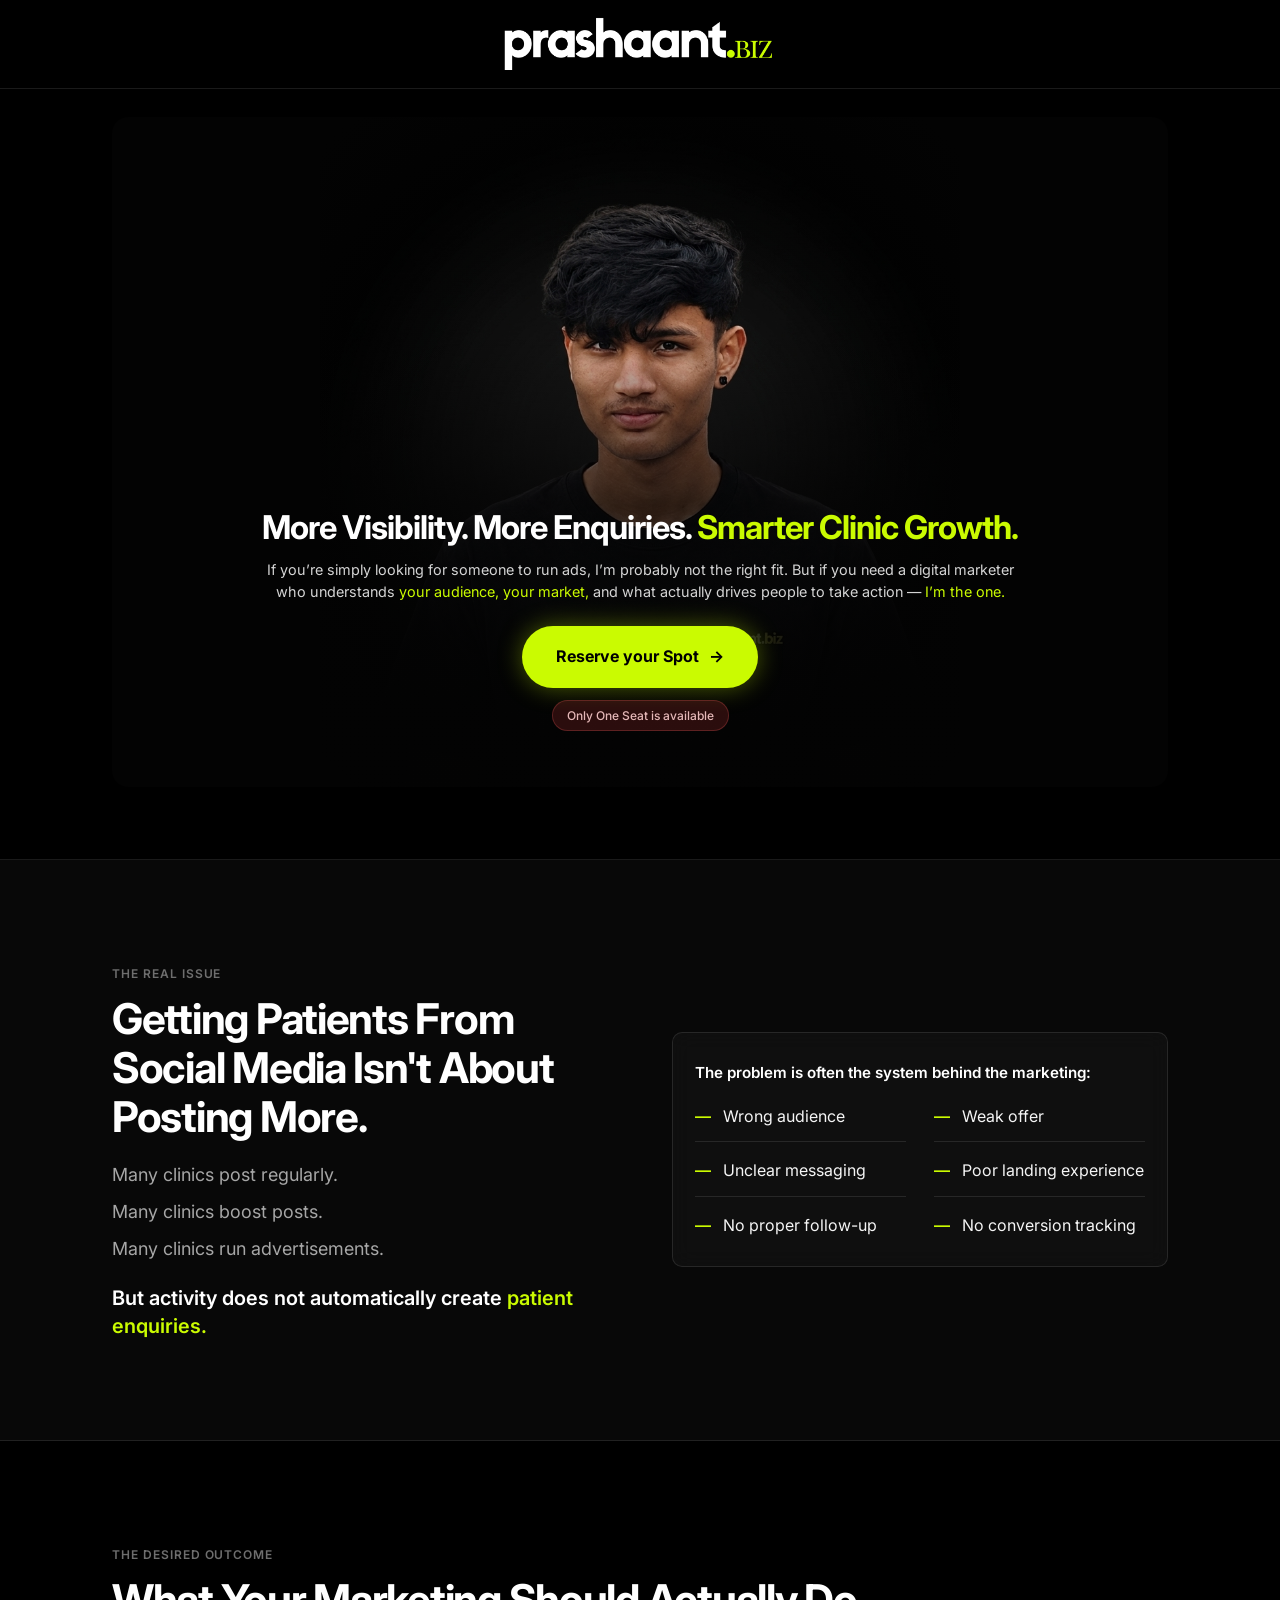
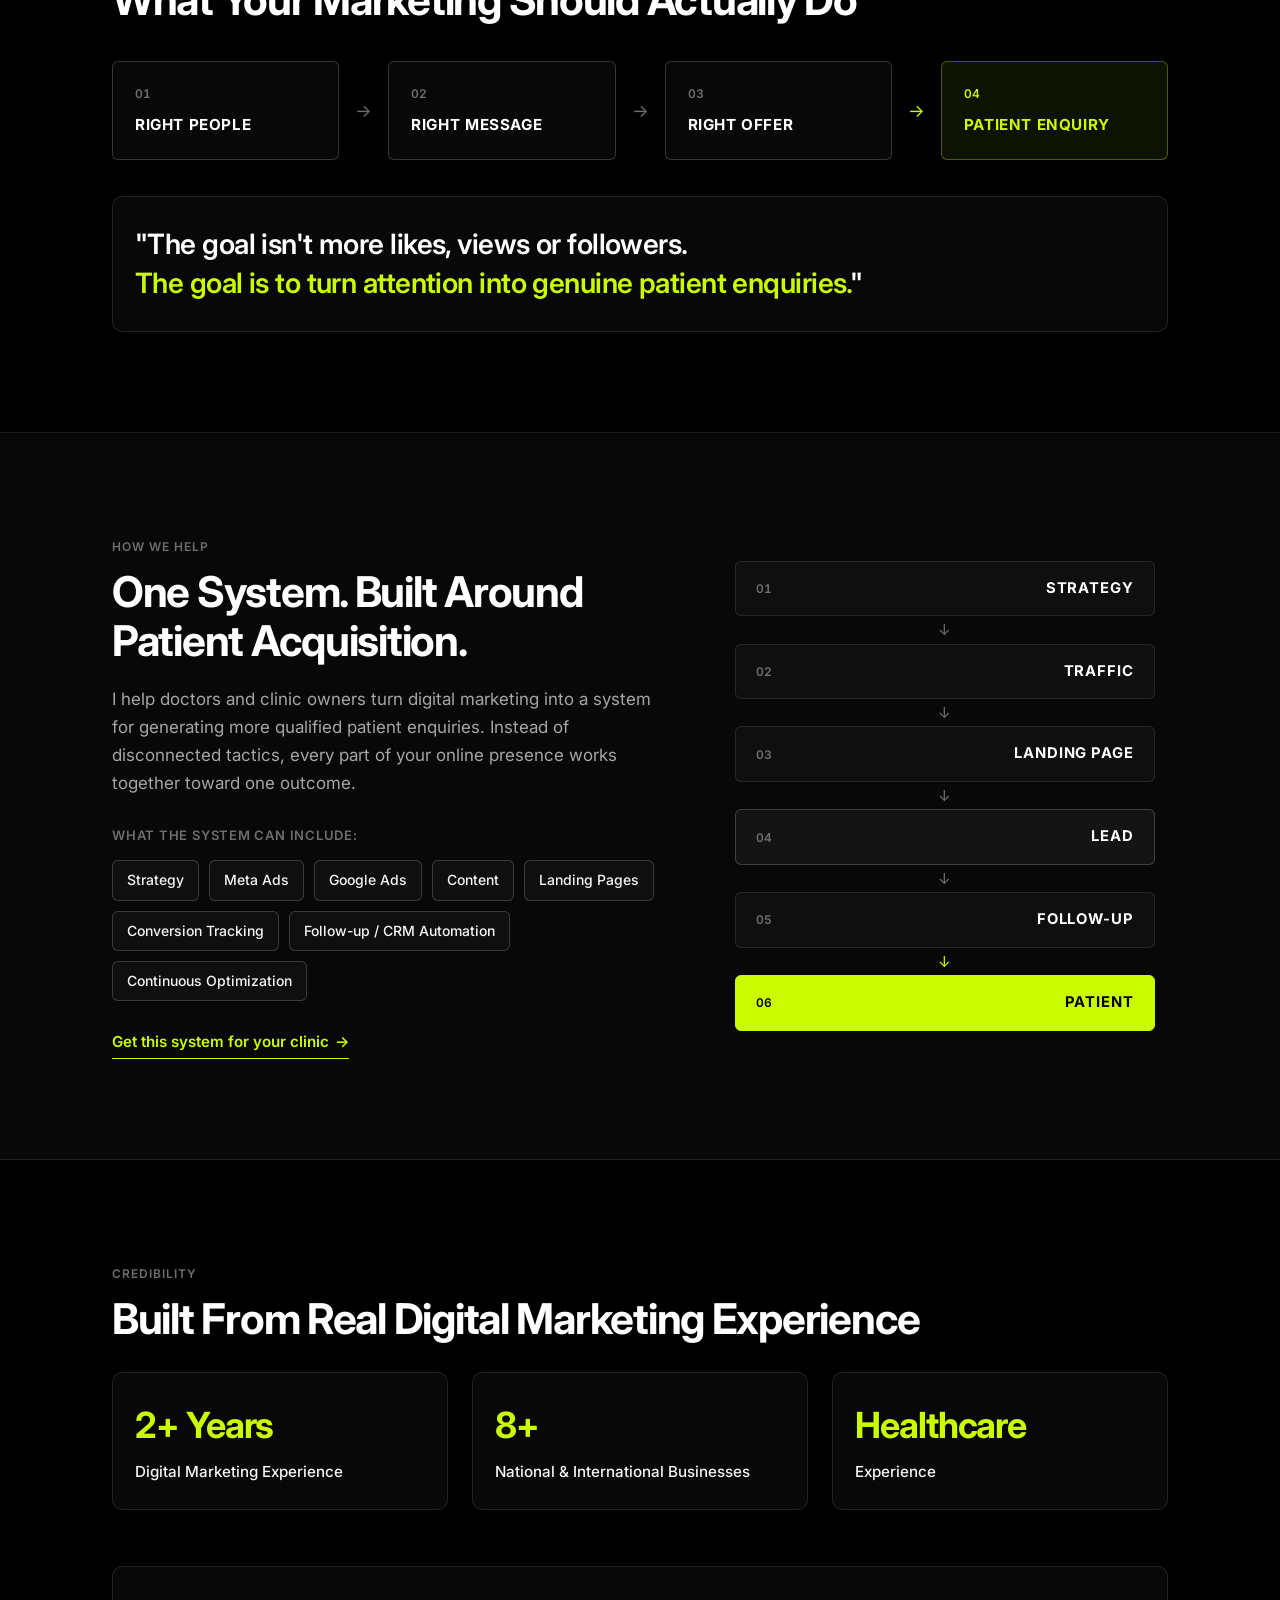
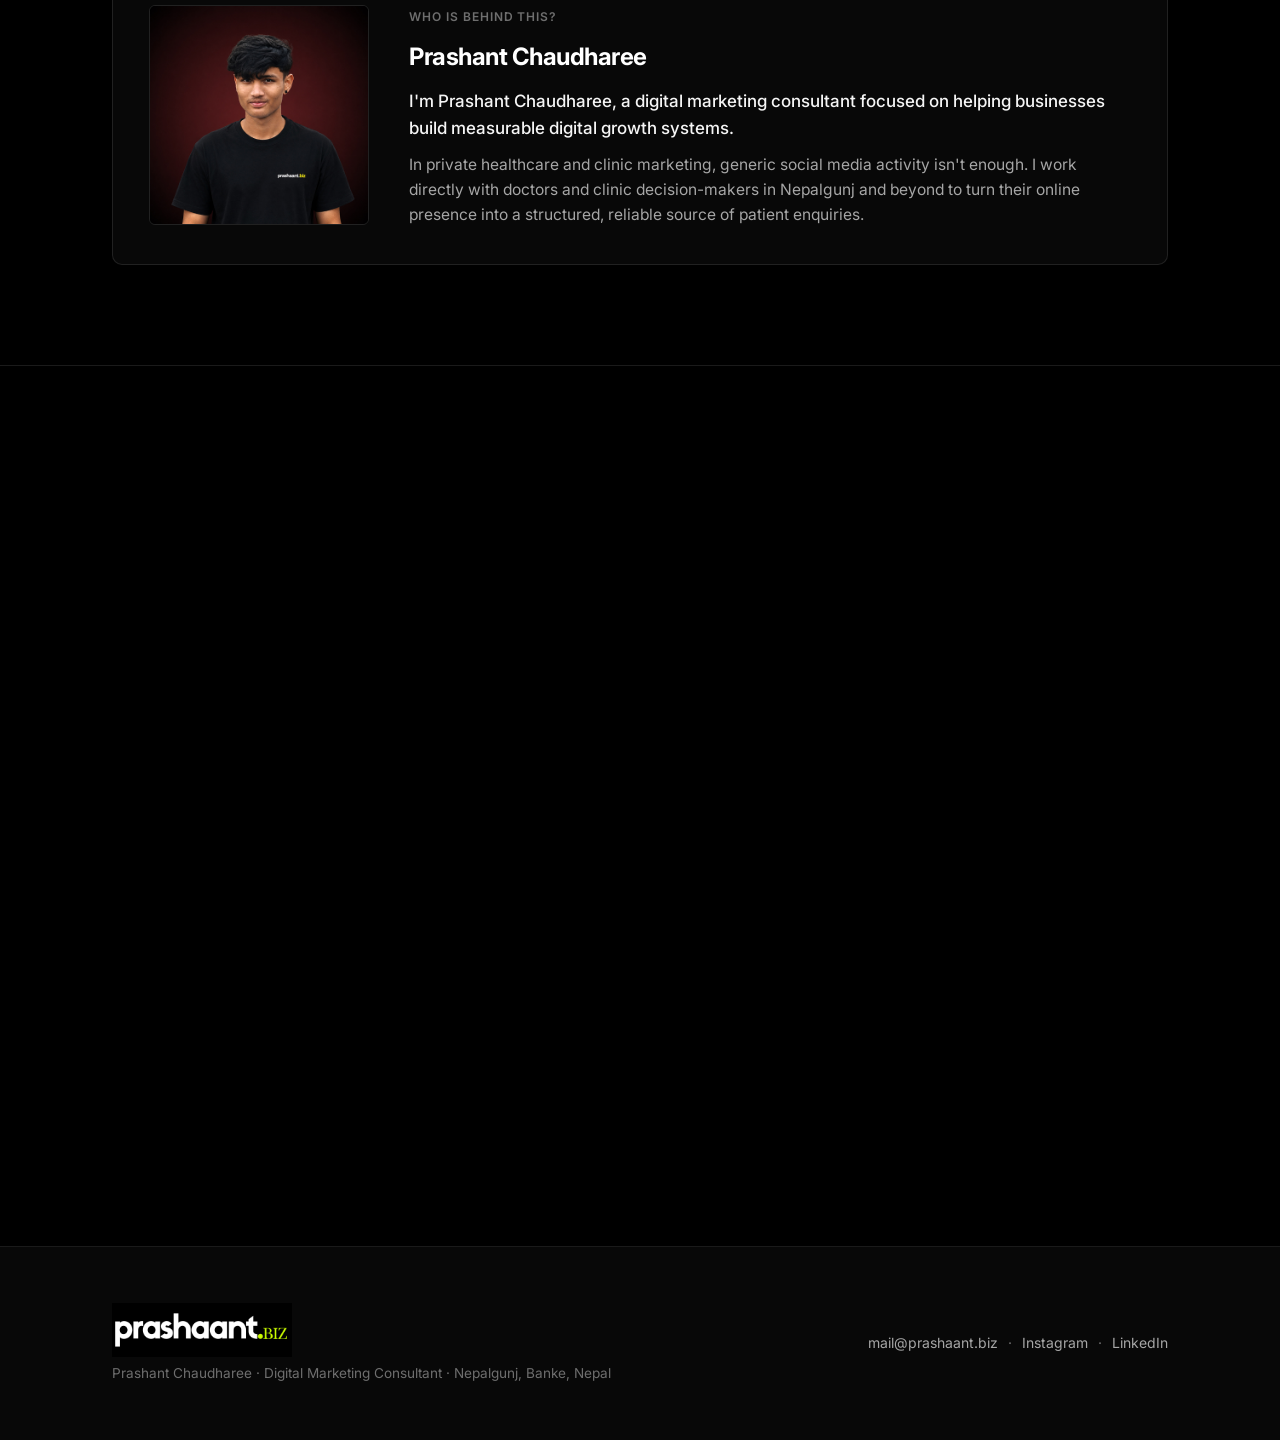
==== commit 6b0a46fe: "Embed full-height centered Brevo form without scrollbar and maximize header logo" ====
--- a/index.html
+++ b/index.html
@@ -283,148 +283,10 @@
       </div>
     </section>
 
-    <!-- LEAD MAGNET / OFFER + LEAD FORM -->
+    <!-- CENTERED LEAD FORM SECTION -->
     <section class="section lead-capture-section" id="lead-form-section">
-      <div class="container lead-capture-layout">
-        <div class="lead-offer-col">
-          <div class="audience-pill">
-            <span class="pill-dot" aria-hidden="true"></span>
-            DIRECT ENQUIRY
-          </div>
-
-          <h2 class="lead-offer-title">
-            Want to See Where Your Clinic Can Improve?
-          </h2>
-
-          <p class="lead-offer-sub">
-            Leave your details and we'll get in touch to understand your clinic, current marketing and growth goals.
-          </p>
-
-          <div class="lead-offer-points">
-            <div class="offer-point">
-              <span class="point-check" aria-hidden="true">✓</span>
-              <span>Tailored specifically to your clinic and specialty</span>
-            </div>
-            <div class="offer-point">
-              <span class="point-check" aria-hidden="true">✓</span>
-              <span>Clear assessment of your current patient enquiry flow</span>
-            </div>
-            <div class="offer-point">
-              <span class="point-check" aria-hidden="true">✓</span>
-              <span>Direct follow-up from Prashant — no obligation</span>
-            </div>
-          </div>
-        </div>
-
-        <div class="lead-form-col">
-          <div class="lead-form-card glass-surface">
-            <form id="lead-form" class="lead-form" novalidate>
-              <div class="form-top">
-                <h3 class="form-heading">Get More Patient Enquiries</h3>
-                <p class="form-caption">Complete in under 30 seconds. We'll reach out to you directly.</p>
-              </div>
-
-              <div class="field-group">
-                <label for="firstName" class="field-label">First Name <span class="req">*</span></label>
-                <input
-                  type="text"
-                  id="firstName"
-                  name="firstName"
-                  class="field-input"
-                  placeholder="Dr. Ramesh"
-                  autocomplete="given-name"
-                  required
-                >
-              </div>
-
-              <div class="field-group">
-                <label for="clinicName" class="field-label">Clinic Name <span class="req">*</span></label>
-                <input
-                  type="text"
-                  id="clinicName"
-                  name="clinicName"
-                  class="field-input"
-                  placeholder="e.g., City Care Clinic, Nepalgunj"
-                  autocomplete="organization"
-                  required
-                >
-              </div>
-
-              <div class="field-group">
-                <label for="phone" class="field-label">Phone / WhatsApp Number <span class="req">*</span></label>
-                <input
-                  type="tel"
-                  id="phone"
-                  name="phone"
-                  class="field-input"
-                  placeholder="+977 98XXXXXXXX"
-                  autocomplete="tel"
-                  required
-                >
-              </div>
-
-              <div class="field-group">
-                <label for="email" class="field-label">Email Address <span class="req">*</span></label>
-                <input
-                  type="email"
-                  id="email"
-                  name="email"
-                  class="field-input"
-                  placeholder="doctor@clinic.com"
-                  autocomplete="email"
-                  required
-                >
-              </div>
-
-              <div class="field-group">
-                <label for="improvementArea" class="field-label">
-                  Which area would you like to improve? <span class="opt">(Optional)</span>
-                </label>
-                <div class="select-wrap">
-                  <select id="improvementArea" name="improvementArea" class="field-input field-select">
-                    <option value="More patient enquiries" selected>More patient enquiries</option>
-                    <option value="Meta Ads">Meta Ads</option>
-                    <option value="Google Ads">Google Ads</option>
-                    <option value="Personal branding">Personal branding</option>
-                    <option value="Clinic marketing">Clinic marketing</option>
-                    <option value="Not sure yet">Not sure yet</option>
-                  </select>
-                </div>
-              </div>
-
-              <p id="lead-form-error" class="form-error" role="alert" hidden>
-                Please enter your First Name, Clinic Name, Phone / WhatsApp Number, and Email Address.
-              </p>
-
-              <button type="submit" class="btn btn-primary btn-submit">
-                Get Started <span class="btn-arrow" aria-hidden="true">→</span>
-              </button>
-
-              <p class="form-microcopy">
-                Your information is kept private and will only be used to contact you regarding your enquiry.
-              </p>
-            </form>
-
-            <!-- THANK-YOU / SUCCESS STATE -->
-            <div id="thank-you-state" class="thank-you-state" hidden aria-live="polite">
-              <div class="thank-you-icon" aria-hidden="true">✓</div>
-              <h3 class="thank-you-title">Thank You.</h3>
-              <p class="thank-you-lead">Your details have been received.</p>
-              <p class="thank-you-sub">We'll get in touch with you shortly.</p>
-
-              <div class="thank-you-next-step">
-                <span class="next-step-label">What happens next:</span>
-                <p class="next-step-copy">
-                  Prashant will review the details for <strong id="submitted-clinic">your clinic</strong> and reach out via your provided WhatsApp or phone number (<strong id="submitted-phone"></strong>) to discuss your clinic's growth goals.
-                </p>
-              </div>
-
-              <button type="button" id="submit-another-btn" class="btn btn-secondary btn-full">
-                Update Submitted Details
-              </button>
-            </div>
-          </div>
-        </div>
+      <div class="container lead-capture-centered">
+        <iframe width="540" height="680" src="https://7f6523a8.sibforms.com/v2/serve/[base64]" frameborder="0" scrolling="no" allowfullscreen style="display: block;margin-left: auto;margin-right: auto;max-width: 100%;overflow: hidden;"></iframe>
       </div>
     </section>
   </main>
--- a/styles.css
+++ b/styles.css
@@ -193,7 +193,7 @@
 }
 
 /* ==========================================================================
-   4. HEADER: ONLY LOGO
+   4. HEADER: CENTERED, CLEARLY VISIBLE LOGO
    ========================================================================== */
 .site-header {
   position: sticky;
@@ -208,19 +208,28 @@
 .nav-bar {
   display: flex;
   align-items: center;
-  justify-content: flex-start;
-  height: 70px;
+  justify-content: center;
+  height: 76px;
+  overflow: hidden;
+}
+
+.nav-bar-thankyou {
+  justify-content: space-between;
 }
 
 .brand-logo-link {
   display: inline-flex;
   align-items: center;
+  justify-content: center;
+  height: 100%;
+  overflow: hidden;
 }
 
 .brand-logo-img {
-  height: 28px;
-  width: auto;
-  object-fit: contain;
+  width: 220px;
+  height: 72px;
+  object-fit: cover;
+  object-position: center;
 }
 
 /* ==========================================================================
@@ -752,227 +761,28 @@
 
 .lead-capture-section {
   background-color: var(--bg-black);
-  padding: 76px 0;
-  scroll-margin-top: 70px;
-}
-
-.lead-capture-layout {
-  display: grid;
-  grid-template-columns: 1fr;
-  gap: 40px;
-  align-items: start;
-}
-
-.lead-offer-title {
-  font-size: clamp(1.9rem, 6.5vw, 2.85rem);
-  font-weight: 700;
-  line-height: 1.12;
-  letter-spacing: -0.03em;
-  color: var(--text-white);
-  margin-bottom: 16px;
-}
-
-.lead-offer-sub {
-  font-size: 1.0625rem;
-  color: var(--text-gray);
-  line-height: 1.6;
-  margin-bottom: 28px;
-}
-
-.lead-offer-points {
+  padding: 64px 0;
+  scroll-margin-top: 76px;
+}
+
+.lead-capture-centered {
   display: flex;
   flex-direction: column;
-  gap: 14px;
-  padding-top: 24px;
-  border-top: 1px solid var(--border-thin);
-}
-
-.offer-point {
-  display: flex;
-  align-items: flex-start;
-  gap: 12px;
-  font-size: 0.975rem;
-  color: var(--text-off-white);
-}
-
-.point-check {
-  color: var(--accent-yellow);
-  font-weight: 700;
-  flex-shrink: 0;
-}
-
-.lead-form-card {
-  background-color: #050505;
-  border: 1px solid var(--border-medium);
-  padding: 28px 20px;
-}
-
-.form-top {
-  margin-bottom: 24px;
-}
-
-.form-heading {
-  font-size: 1.35rem;
-  font-weight: 700;
-  color: var(--text-white);
-  letter-spacing: -0.02em;
-  margin-bottom: 6px;
-}
-
-.form-caption {
-  font-size: 0.875rem;
-  color: var(--text-gray);
-}
-
-.lead-form {
-  display: flex;
-  flex-direction: column;
-  gap: 18px;
-}
-
-.field-group {
-  display: flex;
-  flex-direction: column;
-  gap: 7px;
-}
-
-.field-label {
-  font-size: 0.85rem;
-  font-weight: 500;
-  color: var(--text-white);
-}
-
-.req {
-  color: var(--accent-yellow);
-}
-
-.opt {
-  color: var(--text-muted);
-  font-weight: 400;
-}
-
-.field-input {
+  align-items: center;
+  justify-content: center;
   width: 100%;
-  background-color: rgba(255, 255, 255, 0.04);
-  border: 1px solid var(--border-medium);
-  border-radius: var(--radius-sm);
-  padding: 14px 15px;
-  font-family: var(--font-sans);
-  font-size: 1rem;
-  color: var(--text-white);
-  transition: border-color var(--transition), background-color var(--transition);
-}
-
-.field-input::placeholder {
-  color: var(--text-muted);
-}
-
-.field-input:focus {
-  outline: none;
-  border-color: var(--accent-yellow);
-  background-color: rgba(255, 255, 255, 0.06);
-}
-
-.field-select {
-  appearance: none;
-  background-image: url("data:image/svg+xml,%3Csvg xmlns='http://www.w3.org/2000/svg' width='12' height='8' viewBox='0 0 12 8' fill='none'%3E%3Cpath d='M1 1.5L6 6.5L11 1.5' stroke='%23FFFFFF' stroke-width='1.5' stroke-linecap='round' stroke-linejoin='round'/%3E%3C/svg%3E");
-  background-repeat: no-repeat;
-  background-position: right 16px center;
-  padding-right: 40px;
-  cursor: pointer;
-}
-
-.field-select option {
-  background-color: #080808;
-  color: var(--text-white);
-}
-
-.btn-submit {
+}
+
+.lead-capture-centered iframe {
+  display: block;
+  margin-left: auto;
+  margin-right: auto;
   width: 100%;
-  padding: 17px 24px;
-  font-size: 1.05rem;
-  font-weight: 700;
-  margin-top: 4px;
-}
-
-.form-error {
-  font-size: 0.85rem;
-  color: var(--accent-yellow);
-  background-color: var(--accent-yellow-tint);
-  border: 1px solid var(--accent-yellow-border);
-  padding: 10px 12px;
-  border-radius: var(--radius-sm);
-}
-
-.form-microcopy {
-  font-size: 0.78rem;
-  line-height: 1.5;
-  color: var(--text-muted);
-  text-align: center;
-}
-
-/* THANK-YOU / SUCCESS STATE */
-.thank-you-state {
-  padding: 12px 0;
-}
-
-.thank-you-icon {
-  width: 44px;
-  height: 44px;
-  border-radius: 50%;
-  background-color: var(--accent-yellow);
-  color: var(--bg-black);
-  display: inline-flex;
-  align-items: center;
-  justify-content: center;
-  font-size: 1.25rem;
-  font-weight: 700;
-  margin-bottom: 18px;
-}
-
-.thank-you-title {
-  font-size: 1.75rem;
-  font-weight: 700;
-  color: var(--text-white);
-  margin-bottom: 6px;
-  letter-spacing: -0.02em;
-}
-
-.thank-you-lead {
-  font-size: 1.125rem;
-  font-weight: 600;
-  color: var(--accent-yellow);
-  margin-bottom: 4px;
-}
-
-.thank-you-sub {
-  font-size: 1rem;
-  color: var(--text-gray);
-  margin-bottom: 24px;
-}
-
-.thank-you-next-step {
-  padding: 18px;
-  background-color: var(--bg-surface);
-  border: 1px solid var(--border-thin);
-  border-radius: var(--radius-sm);
-  margin-bottom: 24px;
-}
-
-.next-step-label {
-  display: block;
-  font-size: 0.75rem;
-  font-weight: 600;
-  text-transform: uppercase;
-  letter-spacing: 0.06em;
-  color: var(--text-muted);
-  margin-bottom: 6px;
-}
-
-.next-step-copy {
-  font-size: 0.925rem;
-  color: var(--text-off-white);
-  line-height: 1.55;
+  max-width: 540px;
+  min-height: 680px;
+  border: none;
+  overflow: hidden;
+  border-radius: var(--radius-md);
 }
 
 /* ==========================================================================
@@ -990,10 +800,11 @@
 }
 
 .footer-logo-img {
-  height: 24px;
-  width: auto;
-  object-fit: contain;
-  margin-bottom: 8px;
+  width: 180px;
+  height: 54px;
+  object-fit: cover;
+  object-position: center;
+  margin-bottom: 6px;
 }
 
 .footer-meta {
@@ -1074,7 +885,297 @@
 }
 
 /* ==========================================================================
-   12. TABLET & DESKTOP ENHANCEMENTS
+   12. DEDICATED THANK YOU PAGE (/thank-you)
+   ========================================================================== */
+.ty-page-body {
+  background-color: var(--bg-black);
+  min-height: 100vh;
+  display: flex;
+  flex-direction: column;
+}
+
+.ty-main {
+  flex: 1;
+}
+
+.ty-nav-bar {
+  display: flex;
+  align-items: center;
+  justify-content: space-between;
+  height: 76px;
+  position: relative;
+  overflow: hidden;
+}
+
+.ty-nav-center-logo {
+  position: absolute;
+  left: 50%;
+  transform: translateX(-50%);
+  display: inline-flex;
+  align-items: center;
+  height: 100%;
+  overflow: hidden;
+}
+
+.ty-nav-back {
+  margin-left: auto;
+  font-size: 0.85rem;
+  font-weight: 500;
+  color: var(--text-gray);
+  padding: 8px 14px;
+  border: 1px solid var(--border-thin);
+  border-radius: var(--radius-sm);
+  background-color: var(--bg-surface);
+  position: relative;
+  z-index: 2;
+}
+
+.ty-nav-back:hover {
+  color: var(--text-white);
+  border-color: var(--border-medium);
+}
+
+/* Thank You Hero */
+.ty-hero-section {
+  padding: 64px 0 72px;
+  background-color: var(--bg-black);
+  border-bottom: 1px solid var(--border-thin);
+  text-align: center;
+}
+
+.ty-hero-panel {
+  max-width: 660px;
+  margin: 0 auto;
+  padding: 40px 24px;
+  background-color: rgba(255, 255, 255, 0.02);
+  backdrop-filter: blur(10px);
+  -webkit-backdrop-filter: blur(10px);
+  border: 1px solid var(--border-thin);
+  border-radius: var(--radius-md);
+  animation: tyFadeUp 380ms cubic-bezier(0.16, 1, 0.3, 1) both;
+}
+
+@keyframes tyFadeUp {
+  from {
+    opacity: 0;
+    transform: translateY(8px);
+  }
+  to {
+    opacity: 1;
+    transform: translateY(0);
+  }
+}
+
+@media (prefers-reduced-motion: reduce) {
+  .ty-hero-panel {
+    animation: none;
+  }
+}
+
+/* Subtle Outlined Circle with Minimal Checkmark */
+.ty-confirm-visual {
+  width: 52px;
+  height: 52px;
+  margin: 0 auto 22px;
+  border-radius: 50%;
+  border: 1px solid var(--accent-yellow-border);
+  background-color: rgba(202, 251, 1, 0.04);
+  display: flex;
+  align-items: center;
+  justify-content: center;
+}
+
+.ty-confirm-svg {
+  width: 20px;
+  height: 20px;
+  stroke: var(--accent-yellow);
+  stroke-width: 1.75;
+  fill: none;
+  stroke-linecap: round;
+  stroke-linejoin: round;
+}
+
+.ty-label {
+  display: inline-flex;
+  align-items: center;
+  gap: 8px;
+  font-size: 0.72rem;
+  font-weight: 600;
+  letter-spacing: 0.1em;
+  text-transform: uppercase;
+  color: var(--accent-yellow);
+  margin-bottom: 14px;
+}
+
+.ty-headline {
+  font-size: clamp(1.85rem, 5.5vw, 2.75rem);
+  font-weight: 700;
+  line-height: 1.14;
+  letter-spacing: -0.03em;
+  color: var(--text-white);
+  margin-bottom: 16px;
+}
+
+.ty-supporting {
+  font-size: 1.05rem;
+  line-height: 1.6;
+  color: var(--text-gray);
+  max-width: 50ch;
+  margin: 0 auto;
+}
+
+.ty-personalised-note {
+  margin-top: 20px;
+  padding-top: 18px;
+  border-top: 1px solid var(--border-thin);
+  font-size: 0.875rem;
+  color: var(--text-off-white);
+}
+
+/* What Happens Next (3-step minimal progression) */
+.ty-steps-section {
+  padding: 68px 0;
+  background-color: var(--bg-near-black);
+  border-bottom: 1px solid var(--border-thin);
+}
+
+.ty-section-heading {
+  font-size: clamp(1.5rem, 4.5vw, 2.15rem);
+  font-weight: 700;
+  letter-spacing: -0.025em;
+  color: var(--text-white);
+  margin-bottom: 40px;
+}
+
+.ty-steps-grid {
+  display: grid;
+  grid-template-columns: 1fr;
+  gap: 32px;
+  border-top: 1px solid var(--border-thin);
+  padding-top: 32px;
+}
+
+.ty-step-item {
+  display: flex;
+  flex-direction: column;
+}
+
+.ty-step-num {
+  font-size: clamp(2rem, 4vw, 2.65rem);
+  font-weight: 700;
+  line-height: 1;
+  letter-spacing: -0.04em;
+  color: var(--accent-yellow);
+  margin-bottom: 14px;
+  font-variant-numeric: tabular-nums;
+}
+
+.ty-step-title {
+  font-size: 1.15rem;
+  font-weight: 600;
+  color: var(--text-white);
+  margin-bottom: 8px;
+  letter-spacing: -0.015em;
+}
+
+.ty-step-dash {
+  color: var(--text-muted);
+  font-weight: 400;
+  margin-right: 4px;
+}
+
+.ty-step-desc {
+  font-size: 0.975rem;
+  line-height: 1.6;
+  color: var(--text-gray);
+}
+
+/* Trust Message + Secondary Action */
+.ty-trust-section {
+  padding: 68px 0;
+  background-color: var(--bg-black);
+  border-bottom: 1px solid var(--border-thin);
+}
+
+.ty-trust-layout {
+  display: grid;
+  grid-template-columns: 1fr;
+  gap: 36px;
+  align-items: center;
+}
+
+.ty-trust-card {
+  display: flex;
+  flex-direction: column;
+  gap: 20px;
+  padding: 28px 22px;
+}
+
+.ty-trust-avatar {
+  width: 64px;
+  height: 64px;
+  border-radius: 50%;
+  object-fit: cover;
+  border: 1px solid var(--border-medium);
+  flex-shrink: 0;
+}
+
+.ty-trust-copy {
+  font-size: 1.025rem;
+  line-height: 1.6;
+  color: var(--text-off-white);
+}
+
+.ty-trust-meta {
+  display: block;
+  margin-top: 8px;
+  font-size: 0.85rem;
+  color: var(--text-muted);
+}
+
+/* Optional Next Action ("While You Wait") */
+.ty-wait-box {
+  padding: 28px 22px;
+  border: 1px solid var(--border-thin);
+  border-radius: var(--radius-md);
+  background-color: transparent;
+}
+
+.ty-wait-title {
+  font-size: 1.125rem;
+  font-weight: 600;
+  color: var(--text-white);
+  margin-bottom: 8px;
+}
+
+.ty-wait-text {
+  font-size: 0.95rem;
+  color: var(--text-gray);
+  line-height: 1.55;
+  margin-bottom: 20px;
+}
+
+/* Final Reassuring Statement */
+.ty-final-bar {
+  padding: 56px 0;
+  background-color: var(--bg-black);
+  text-align: center;
+  border-bottom: 1px solid var(--border-thin);
+}
+
+.ty-final-statement {
+  font-size: clamp(1.15rem, 3vw, 1.4rem);
+  font-weight: 500;
+  color: var(--text-off-white);
+  letter-spacing: -0.015em;
+}
+
+.ty-footer {
+  padding: 40px 0;
+}
+
+/* ==========================================================================
+   13. TABLET & DESKTOP ENHANCEMENTS
    ========================================================================== */
 @media (min-width: 768px) {
   .container {
@@ -1085,12 +1186,14 @@
     padding: 100px 0;
   }
 
-  .nav-bar {
-    height: 76px;
+  .nav-bar,
+  .ty-nav-bar {
+    height: 88px;
   }
 
   .brand-logo-img {
-    height: 32px;
+    width: 280px;
+    height: 84px;
   }
 
   .hero-section {
@@ -1163,6 +1266,27 @@
   .mobile-sticky-cta {
     display: none;
   }
+
+  /* Thank You Desktop Enhancements */
+  .ty-hero-section {
+    padding: 88px 0 96px;
+  }
+
+  .ty-hero-panel {
+    padding: 56px 48px;
+  }
+
+  .ty-steps-grid {
+    grid-template-columns: repeat(3, 1fr);
+    gap: 40px;
+  }
+
+  .ty-trust-card {
+    flex-direction: row;
+    align-items: center;
+    gap: 24px;
+    padding: 32px;
+  }
 }
 
 @media (min-width: 1024px) {
@@ -1181,4 +1305,9 @@
     grid-template-columns: 1fr 1.05fr;
     gap: 64px;
   }
-}
+
+  .ty-trust-layout {
+    grid-template-columns: 1.25fr 0.75fr;
+    gap: 48px;
+  }
+}
